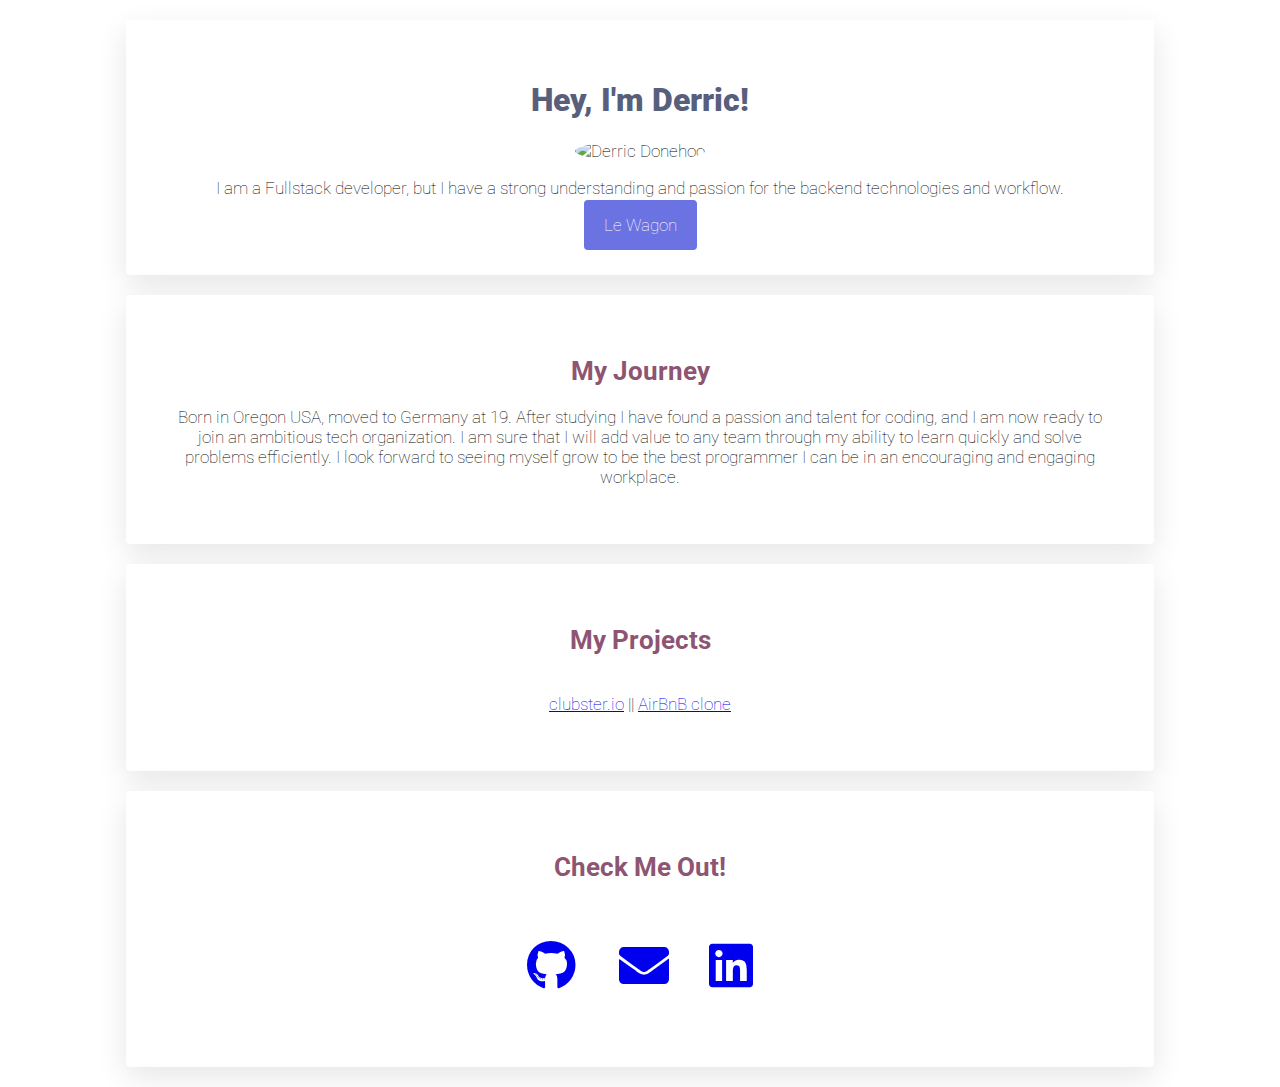
==== index.html @ 8ad54542 "add linked in link" ====
<!DOCTYPE html>
<html lang="en">
<head>
  <link rel="stylesheet" href="https://use.fontawesome.com/releases/v5.6.3/css/all.css">
  <link href="https://fonts.googleapis.com/css?family=Roboto" rel="stylesheet">
  <meta name="viewport" content="width=device-width, initial-scale=1">
  <meta charset="UTF-8">
  <link rel="stylesheet" href="style.css">
  <title>My Profile</title>
</head>
<body>

 <!--  <nav class="navbar-is-transparent">
    <div class="navbar-container">
      <div class="navbar-brand">
        <a class="navbar-item" href="/">
          <i class="fab fa-dyalog"></i>
        </a>
      </div>
      <div id="navMenu" class="navbar-menu is-active">
        <div class="navbar-start"></div>
        <div class="navbar-end">
          <div class="navbar-item">
            <a class="button is-primary is-outlined is-rounded" href="contact.html" id="btn-round-sayhello">
              Say Hello
            </a>
          </div>
        </div>
      </div>
    </div>
  </nav> -->

  <div class="container">
    <h1>Hey, I'm Derric!</h1>
    <img src="images/profile_pic.jpg" alt="Derric Donehoo" width="200px" class="image-circle">
    <p>I am a Fullstack developer, but I have a strong understanding and passion for the backend technologies and workflow.</p>
    <a class="btn-blue" href="https://www.lewagon.com/" target="_blank">Le Wagon</a>
  </div>


  <div class="container">
    <h2>My Journey</h2>
    <p>Born in Oregon USA, moved to Germany at 19. After studying I have found a passion and talent for coding, and I am now ready to join an ambitious tech organization. I am sure that I will add value to any team through my ability to learn quickly and solve problems efficiently. I look forward to seeing myself grow to be the best programmer I can be in an encouraging and engaging workplace. </p>
  </div>

  <div class="container">
    <h2>My Projects</h2>
    <ul>
      <li><a href="https://www.clubster.io/">clubster.io</a></li> ||
      <li><a href="https://airbnb-derric-d.herokuapp.com">AirBnB clone</a></li>
    </ul>
  </div>

  <div class="container">
    <h2>Check Me Out!</h2>
    <ul>
      <li>
        <a href="https://github.com/derric-d" target="_blank" class="social_icon">
          <i class="fab fa-github"></i>
        </a>
      </li>
      <li>
        <a href="mailto:derric.donehoo@gmail.com" target="_blank" class="social_icon">
          <i class="fas fa-envelope"></i>
        </a>
        <li>
          <a href="https://www.linkedin.com/in/derric-d/m" target="_blank" class="social_icon">
            <i class="fab fa-linkedin"></i>
        </a>
      </li>
    </ul>
  </div>

</body>
</html>
---- style.css ----
/*.navbar {
    padding: 1.2rem 0;
    box-shadow: none;
    z-index: auto;
    display: flex;
}

.navbar > .container {
    align-items: stretch;
    display: flex;
    min-height: 3.25rem;
    width: 100%;
    margin: 0 auto;
    position: relative;
}

.navbar-brand, .navbar-tabs {
    align-items: stretch;
    display: flex;
    flex-shrink: 0;
    min-height: 3.25rem;
}

.navbar {
    min-height: 3.25rem;
}

.navbar-start {
    justify-content: flex-start;
    margin-right: auto;
}

.navbar, .navbar-menu, .navbar-start, .navbar-end {
    align-items: stretch;
    display: flex;
    box-shadow: none;
    padding: 0.5rem 0;
    flex-grow: 1;
    flex-shrink: 0;
}

.navbar-end {
    justify-content: flex-end;
    margin-left: auto;
}

.button.is-primary.is-outlined {

    background-color: transparent;
    border-color: #8C43FF;
    color: #8C43FF;

}
.button.is-outlined {

    border-width: 2px;

}
.button.is-rounded {

    border-radius: 290486px;
    padding-left: 1em;
    padding-right: 1em;

}
.button.is-primary {

    background-color: #8C43FF;
    border-color: transparent;
    color: #fff;

}
.button {

    font-family: "europa",sans-serif;

}

.navbar {
    background-color: #fff;
    min-height: 3.25rem;
    position: relative;
    z-index: 30;
}

.navbar-item, .navbar-link {
    align-items: center;
    display: flex;
}

.navbar-item {
    display: block;
    flex-grow: 0;
    flex-shrink: 0;
}

.navbar-item, .navbar-link {
    color: #4a4a4a;
    display: block;
    line-height: 1.5;
    padding: 0.5rem 0.75rem;
    position: relative;
}

* {
  box-sizing: inherit;
}

.container {
    margin: 0 auto;
    position: relative;
}

#btn-round-sayhello {
  border: groove;
  border-radius: 40%
  padding: 5px, 3px;
  text-decoration: none;
}*/

h1 {
  color: #575F7D;
  font-size: 32px;
  font-weight: 900;
}

body {
    background-color: #f2f7f2
    color: #575F7D;
    font-family: 'Roboto', sans-serif;
    font-size: 17px;
    font-weight: lighter;
}

h2 {
  color: #8e5572;
}

ul, .social_icon {
  list-style: none;
  padding-left: 0;
  display: inline-block;
  font-size: 15;
}

i:hover {
  color: rgb(70,70,70);
  transition: all 2s ease;
  font-size: 60px;
}

li {
  display: inline-block;
}

i {
  font-size: 50px;
  padding: 20px;
}

.container {
  width: 75%;
  background-color: white;
  padding: 40px;
  box-shadow: 0px 10px 30px rgba(0,0,0,0.1);
  border-radius: 4px;
  margin: 20px auto;
  text-align: center;
}

.btn-blue {
    background-color: #6B72E1;
    color: white;
    padding: 15px 20px;
    border-radius: 4px;
    text-decoration: none;
}

.image-circle {
  border-radius: 50%;
}

@media (max-width: 960px) {
  /* For a screen < 960px, this CSS will be read */
  .container {
    width: 500px;
    background-color: white;
    padding: 40px;
    box-shadow: 0px 10px 30px rgba(0,0,0,0.1);
    border-radius: 4px;
    margin: 20px auto;
    text-align: center;
  }
}

@media (max-width: 720px) {
  /* For a screen < 960px, this CSS will be read */
  .container {
    width: 500px;
    background-color: white;
    padding: 40px;
    box-shadow: 0px 10px 30px rgba(0,0,0,0.1);
    border-radius: 4px;
    margin: 0 auto;
    text-align: center;
  }
}

@media (max-width: 540px) {
  /* For a screen < 960px, this CSS will be read */
  .container {
    width: 300px;
    background-color: white;
    padding: 40px;
    box-shadow: 0px 10px 30px rgba(0,0,0,0.1);
    border-radius: 4px;
    margin: 0 auto;
    text-align: center;
  }
}
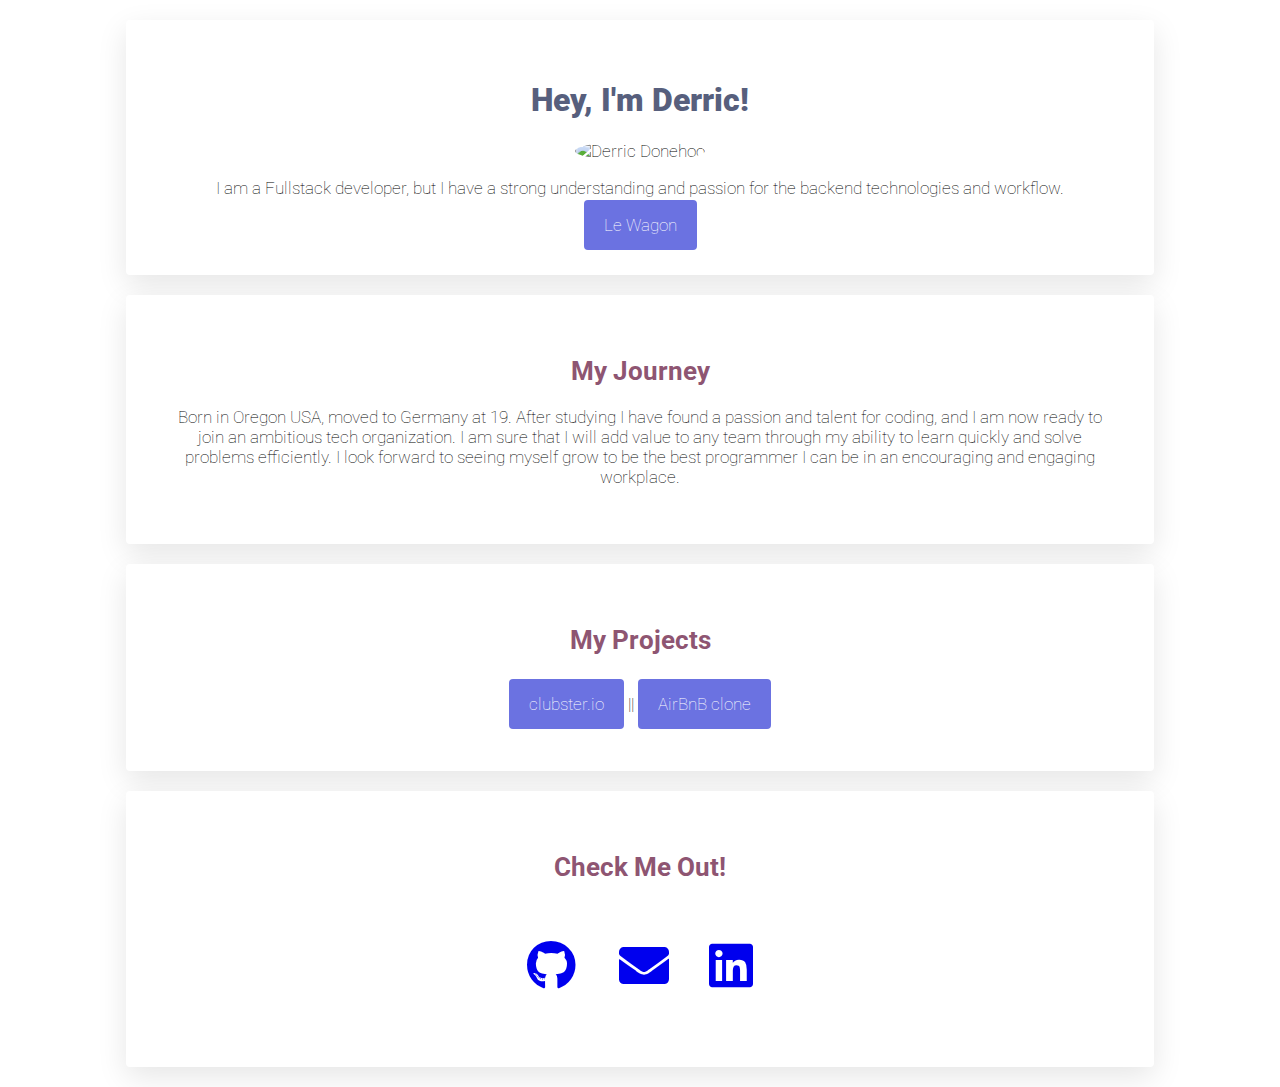
==== commit 686bb6b3: "add buttons" ====
--- a/index.html
+++ b/index.html
@@ -46,8 +46,8 @@
   <div class="container">
     <h2>My Projects</h2>
     <ul>
-      <li><a href="https://www.clubster.io/">clubster.io</a></li> ||
-      <li><a href="https://airbnb-derric-d.herokuapp.com">AirBnB clone</a></li>
+      <li><a class="btn-blue href="https://www.clubster.io/">clubster.io</a></li> ||
+      <li><a class="btn-blue href="https://airbnb-derric-d.herokuapp.com">AirBnB clone</a></li>
     </ul>
   </div>
 
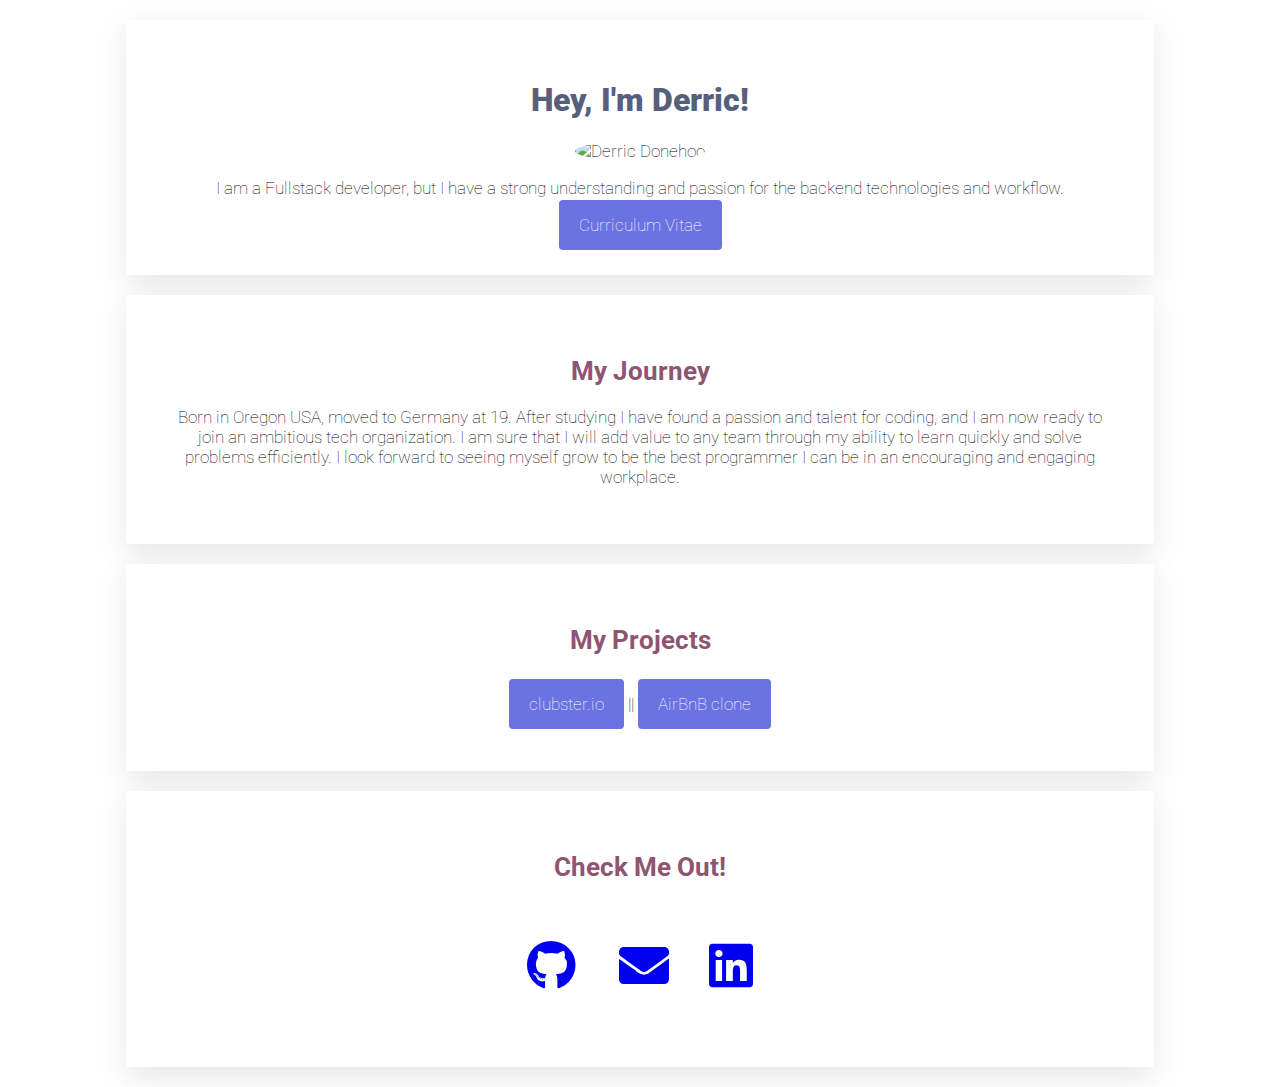
==== commit 238df728: "add cv pdf" ====
--- a/index.html
+++ b/index.html
@@ -34,7 +34,7 @@
     <h1>Hey, I'm Derric!</h1>
     <img src="images/profile_pic.jpg" alt="Derric Donehoo" width="200px" class="image-circle">
     <p>I am a Fullstack developer, but I have a strong understanding and passion for the backend technologies and workflow.</p>
-    <a class="btn-blue" href="https://www.lewagon.com/" target="_blank">Le Wagon</a>
+    <a class="btn-blue" href="derric-d_CV_2019.pdf" target="_blank">Curriculum Vitae</a>
   </div>
 
 
@@ -46,8 +46,8 @@
   <div class="container">
     <h2>My Projects</h2>
     <ul>
-      <li><a class="btn-blue href="https://www.clubster.io/">clubster.io</a></li> ||
-      <li><a class="btn-blue href="https://airbnb-derric-d.herokuapp.com">AirBnB clone</a></li>
+      <li><a class="btn-blue" href="https://www.clubster.io/" target="_blank">clubster.io</a></li> ||
+      <li><a class="btn-blue" href="https://airbnb-derric-d.herokuapp.com" target="_blank">AirBnB clone</a></li>
     </ul>
   </div>
 
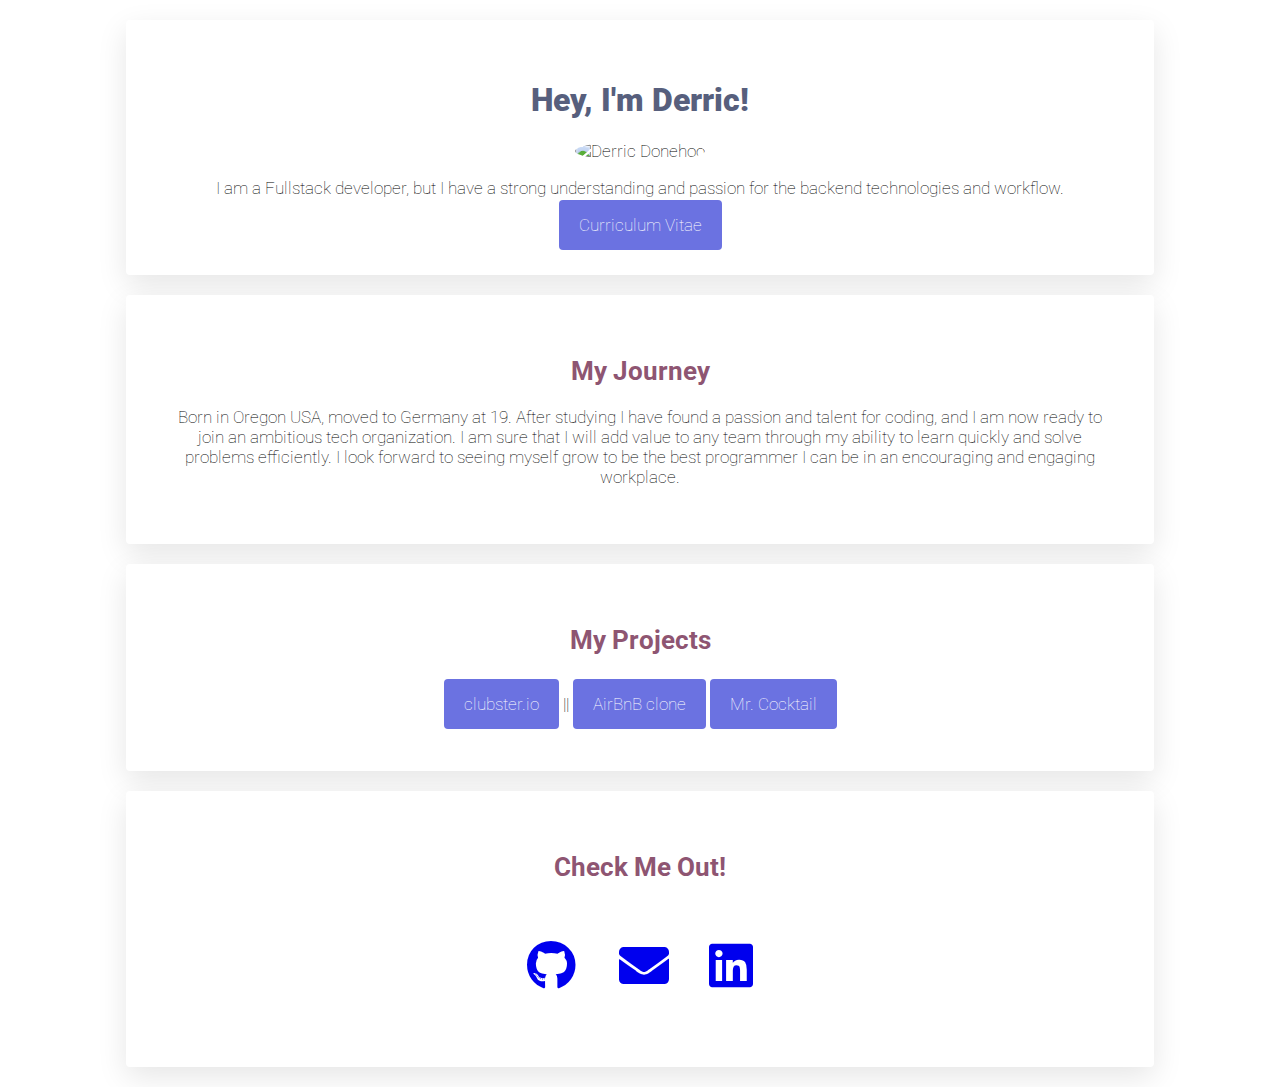
==== commit 64cc41a7: "add mr.cocktail to portfolio" ====
--- a/index.html
+++ b/index.html
@@ -48,6 +48,7 @@
     <ul>
       <li><a class="btn-blue" href="https://www.clubster.io/" target="_blank">clubster.io</a></li> ||
       <li><a class="btn-blue" href="https://airbnb-derric-d.herokuapp.com" target="_blank">AirBnB clone</a></li>
+      <li><a class="btn-blue" href="https://derrics-cocktail-party.herokuapp.com/" target="_blank">Mr. Cocktail</a></li>
     </ul>
   </div>
 
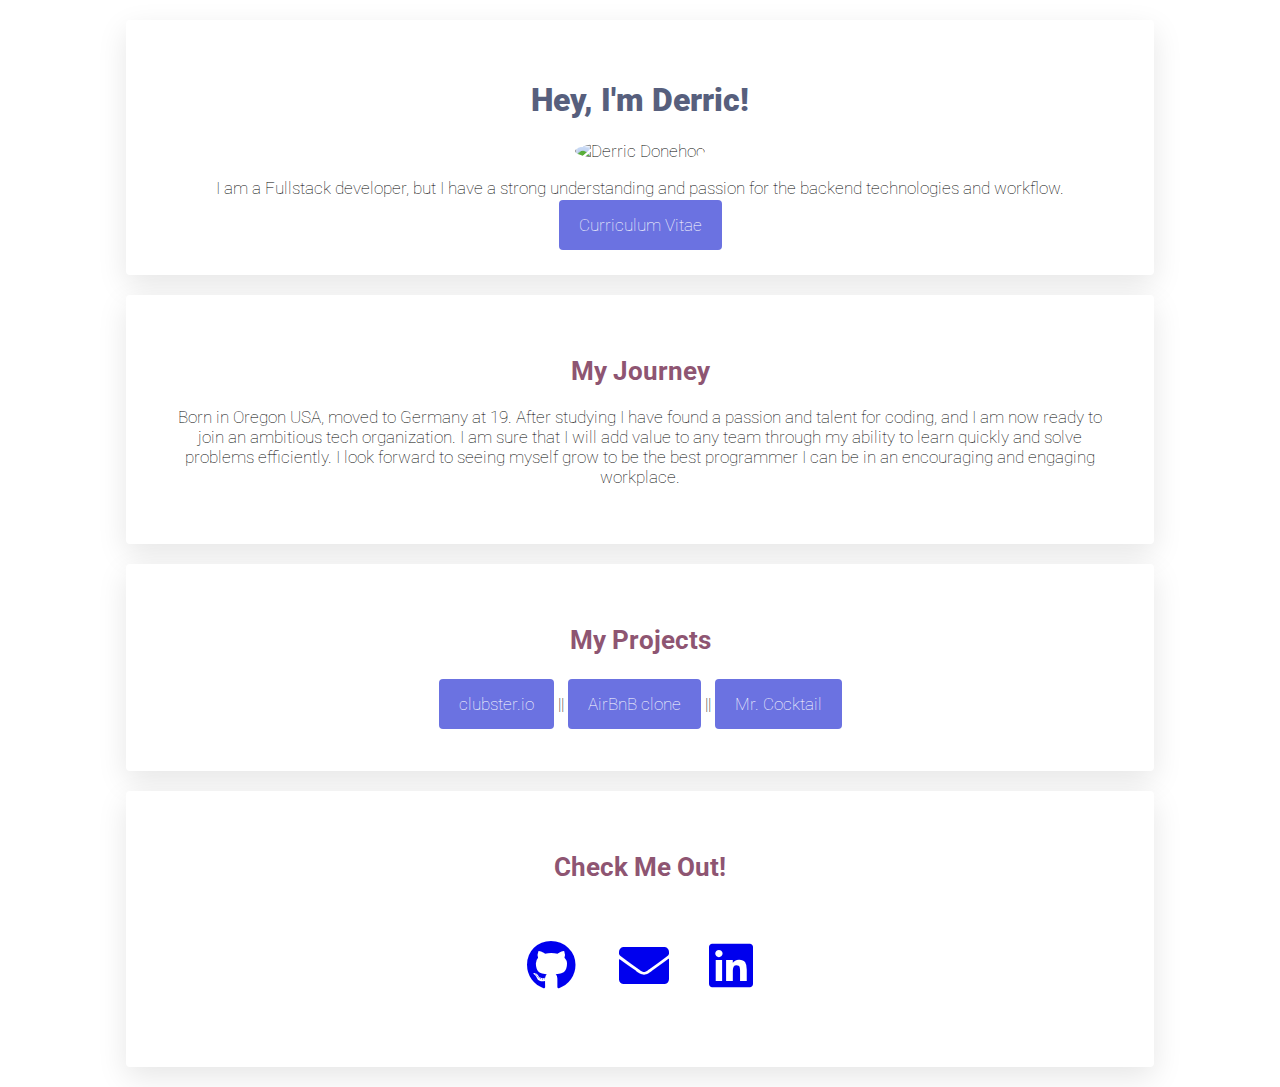
==== commit beeb196b: "add mr.cocktail to portfolio" ====
--- a/index.html
+++ b/index.html
@@ -47,7 +47,7 @@
     <h2>My Projects</h2>
     <ul>
       <li><a class="btn-blue" href="https://www.clubster.io/" target="_blank">clubster.io</a></li> ||
-      <li><a class="btn-blue" href="https://airbnb-derric-d.herokuapp.com" target="_blank">AirBnB clone</a></li>
+      <li><a class="btn-blue" href="https://airbnb-derric-d.herokuapp.com" target="_blank">AirBnB clone</a></li> ||
       <li><a class="btn-blue" href="https://derrics-cocktail-party.herokuapp.com/" target="_blank">Mr. Cocktail</a></li>
     </ul>
   </div>
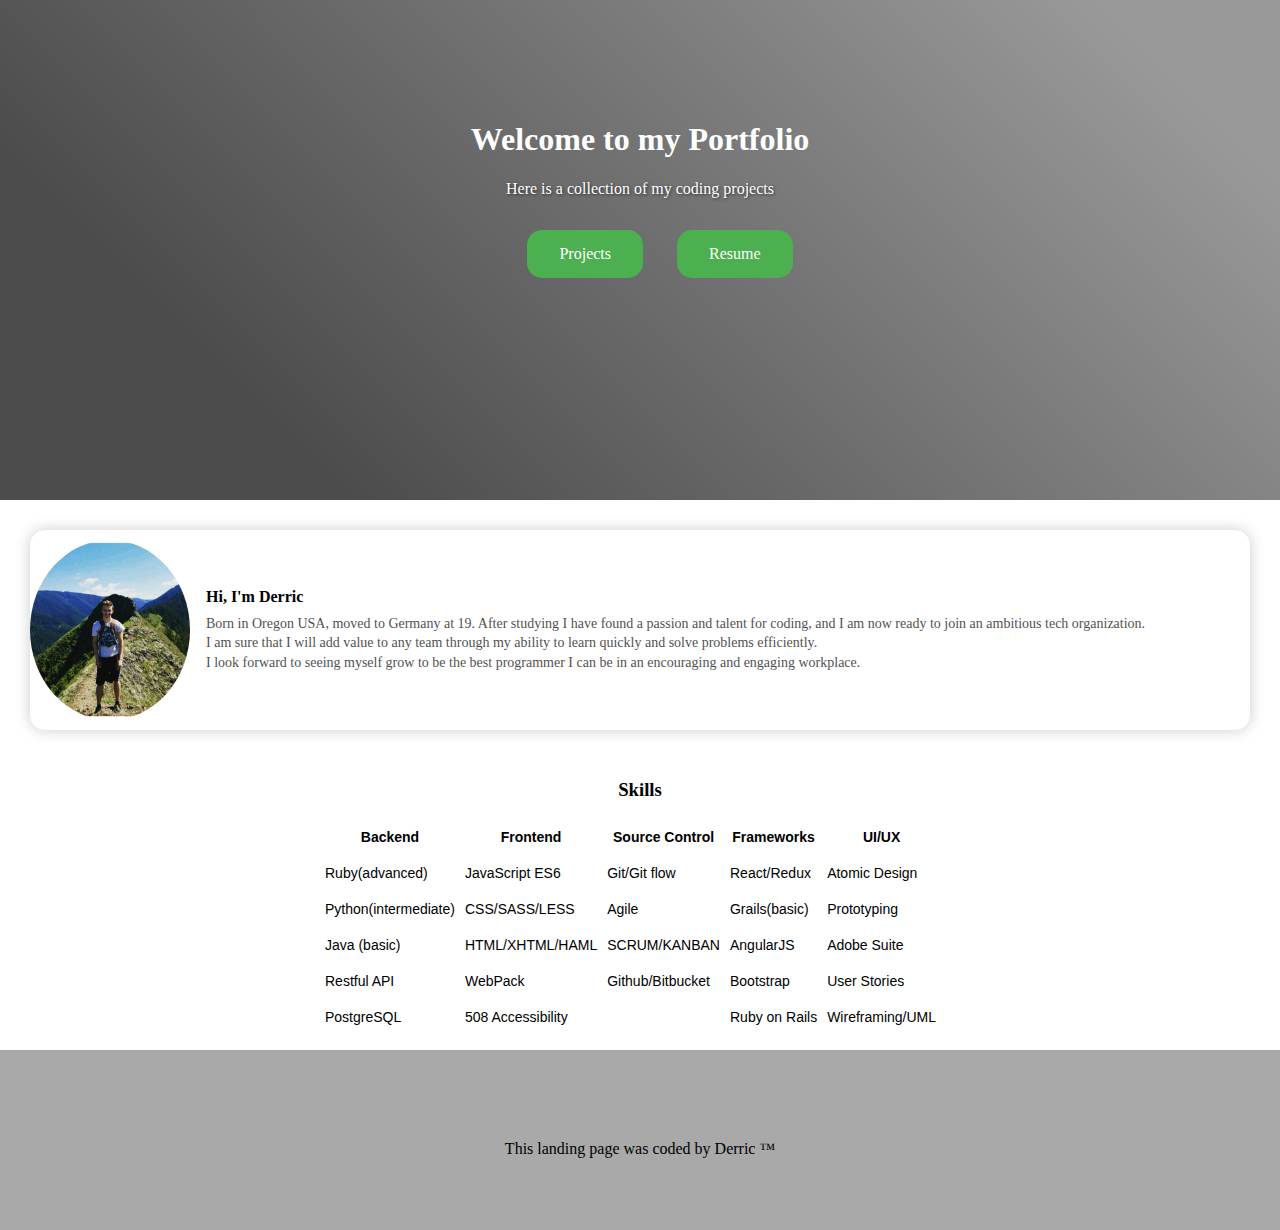
==== commit f3589884: "rebuild website" ====
--- a/index.html
+++ b/index.html
@@ -1,76 +1,122 @@
-<!DOCTYPE html>
-<html lang="en">
-<head>
-  <link rel="stylesheet" href="https://use.fontawesome.com/releases/v5.6.3/css/all.css">
-  <link href="https://fonts.googleapis.com/css?family=Roboto" rel="stylesheet">
-  <meta name="viewport" content="width=device-width, initial-scale=1">
-  <meta charset="UTF-8">
-  <link rel="stylesheet" href="style.css">
-  <title>My Profile</title>
-</head>
-<body>
+  <!DOCTYPE html>
+  <html lang="en">
+  <!--
+      Modified from the Debian original for Ubuntu
+      Last updated: 2014-03-19
+      See: https://launchpad.net/bugs/1288690
+      <meta http-equiv="Content-Type" content="text/html" />
+      <meta />
+      <meta name="viewport" />
+    --><head>
+      <meta charset="UTF-8">
 
- <!--  <nav class="navbar-is-transparent">
-    <div class="navbar-container">
-      <div class="navbar-brand">
-        <a class="navbar-item" href="/">
-          <i class="fab fa-dyalog"></i>
-        </a>
-      </div>
-      <div id="navMenu" class="navbar-menu is-active">
-        <div class="navbar-start"></div>
-        <div class="navbar-end">
-          <div class="navbar-item">
-            <a class="button is-primary is-outlined is-rounded" href="contact.html" id="btn-round-sayhello">
-              Say Hello
-            </a>
-          </div>
-        </div>
+
+      <link href="style.css" rel="stylesheet">
+      <link rel="stylesheet" href="https://cdnjs.cloudflare.com/ajax/libs/font-awesome/4.7.0/css/font-awesome.min.css">
+
+      <title>Derric's Landing Page</title>
+    </head>
+    <body cz-shortcut-listen="true">
+      <div class="banner-content" style="background-image: linear-gradient(45deg, rgba(0,0,0,0.7) 20%, rgba(0,0,0,0.4) 90%), url('https://images.unsplash.com/photo-1533709752211-118fcaf03312?ixlib=rb-1.2.1&amp;ixid=eyJhcHBfaWQiOjEyMDd9&amp;auto=format&amp;fit=crop&amp;w=900&amp;q=60')">
+        <div class="container">
+          <h1 id="banner-title">Welcome to my Portfolio</h1>
+          <p>Here is a collection of my coding projects</p>
+          <span id="resume-btn">
+            <ul id="btn-list">
+              <li class="btn-list">
+               <a href="projects.html" class="btn-lewagon" target="_blank">Projects</a>
+             </li>
+             <li class="btn-list">
+              <a href="derric_cv.pdf" class="btn-lewagon" target="_blank">Resume</a>
+            </li>
+          </ul>
+        </span>
       </div>
     </div>
-  </nav> -->
+    <!-- self summary  -->
 
-  <div class="container">
-    <h1>Hey, I'm Derric!</h1>
-    <img src="images/profile_pic.jpg" alt="Derric Donehoo" width="200px" class="image-circle">
-    <p>I am a Fullstack developer, but I have a strong understanding and passion for the backend technologies and workflow.</p>
-    <a class="btn-blue" href="derric-d_CV_2019.pdf" target="_blank">Curriculum Vitae</a>
-  </div>
+    <div class="card-product">
+      <img src="profpic.jpg" alt="profile picture">
+      <div class="card-product-infos">
+        <h2>Hi, I'm Derric</h2>
+        <p class="summary">Born in Oregon USA, moved to Germany at 19. After studying I have found a passion and talent for coding, and I am now ready to join an ambitious tech organization. <br>I am sure that I will add value to any team through my ability to learn quickly and solve problems efficiently.<br> I look forward to seeing myself grow to be the best programmer I can be in an encouraging and engaging workplace. </p>
+      </div>
+    </div>
 
+    <!-- skills table -->
 
-  <div class="container">
-    <h2>My Journey</h2>
-    <p>Born in Oregon USA, moved to Germany at 19. After studying I have found a passion and talent for coding, and I am now ready to join an ambitious tech organization. I am sure that I will add value to any team through my ability to learn quickly and solve problems efficiently. I look forward to seeing myself grow to be the best programmer I can be in an encouraging and engaging workplace. </p>
-  </div>
+    <div id="skills-tab">
+      <span> <h3 id="skillhead"><b>Skills</b></h3></span>
+      <table class="tg">
+        <tbody><tr>
+          <th class="tg-0lax"><span style="font-weight:bold">Backend</span></th>
+          <th class="tg-0lax"><span style="font-weight:bold">Frontend</span></th>
+          <th class="tg-0lax"><span style="font-weight:bold">Source Control</span></th>
+          <th class="tg-0lax"><span style="font-weight:bold">Frameworks</span></th>
+          <th class="tg-0lax"><span style="font-weight:bold">UI/UX</span></th>
+        </tr>
+        <tr>
+          <td class="tg-0lax">Ruby(advanced)</td>
+          <td class="tg-0lax">JavaScript ES6<br></td>
+          <td class="tg-0lax">Git/Git flow</td>
+          <td class="tg-0lax">React/Redux</td>
+          <td class="tg-0lax">Atomic Design</td>
+        </tr>
+        <tr>
+          <td class="tg-0lax">Python(intermediate)</td>
+          <td class="tg-0lax">CSS/SASS/LESS</td>
+          <td class="tg-0lax">Agile</td>
+          <td class="tg-0lax">Grails(basic)</td>
+          <td class="tg-0lax">Prototyping</td>
+        </tr>
+        <tr>
+          <td class="tg-0lax">Java (basic)</td>
+          <td class="tg-0lax">HTML/XHTML/HAML</td>
+          <td class="tg-0lax">SCRUM/KANBAN</td>
+          <td class="tg-0lax">AngularJS</td>
+          <td class="tg-0lax">Adobe Suite</td>
+        </tr>
+        <tr>
+          <td class="tg-0lax">Restful API</td>
+          <td class="tg-0lax">WebPack</td>
+          <td class="tg-0lax">Github/Bitbucket<br></td>
+          <td class="tg-0lax">Bootstrap</td>
+          <td class="tg-0lax">User Stories</td>
+        </tr>
+        <tr>
+          <td class="tg-0lax">PostgreSQL</td>
+          <td class="tg-0lax">508 Accessibility<br></td>
+          <td class="tg-0lax"></td>
+          <td class="tg-0lax">Ruby on Rails</td>
+          <td class="tg-0lax">Wireframing/UML</td>
+        </tr>
+      </tbody></table>
+    </div>
 
-  <div class="container">
-    <h2>My Projects</h2>
-    <ul>
-      <li><a class="btn-blue" href="https://www.clubster.io/" target="_blank">clubster.io</a></li> ||
-      <li><a class="btn-blue" href="https://airbnb-derric-d.herokuapp.com" target="_blank">AirBnB clone</a></li> ||
-      <li><a class="btn-blue" href="https://derrics-cocktail-party.herokuapp.com/" target="_blank">Mr. Cocktail</a></li>
-    </ul>
-  </div>
-
-  <div class="container">
-    <h2>Check Me Out!</h2>
-    <ul>
-      <li>
-        <a href="https://github.com/derric-d" target="_blank" class="social_icon">
-          <i class="fab fa-github"></i>
-        </a>
-      </li>
-      <li>
-        <a href="mailto:derric.donehoo@gmail.com" target="_blank" class="social_icon">
-          <i class="fas fa-envelope"></i>
-        </a>
+    <!-- code a footer -->
+    <div class="footer-content">
+      <ul>
+        <li>
+          <a href="https://github.com/derric-d" target="_blank" class="social_icon">
+            <i class="fab fa-github"></i>
+          </a>
+        </li>
+        <li>
+          <a href="mailto:derric.donehoo@gmail.com" target="_blank" class="social_icon">
+            <i class="fas fa-envelope"></i>
+          </a>
+        </li>
         <li>
           <a href="https://www.linkedin.com/in/derric-d/m" target="_blank" class="social_icon">
             <i class="fab fa-linkedin"></i>
-        </a>
-      </li>
-    </ul>
-  </div>
+          </a>
+        </li>
+      </ul>
+      <p>This landing page was coded by Derric ™</p>
+    </div>
 
-</body>
-</html>
+
+
+
+  </body>
+  </html>
--- a/style.css
+++ b/style.css
@@ -1,222 +1,311 @@
-/*.navbar {
-    padding: 1.2rem 0;
-    box-shadow: none;
-    z-index: auto;
-    display: flex;
-}
-
-.navbar > .container {
-    align-items: stretch;
-    display: flex;
-    min-height: 3.25rem;
+/*misc*/
+body {
+    margin: 0;
+    font-family: Poppins;
+}
+#gitproj {
+  color:black;
+}
+/*Card*/
+/*
+.card-product {
+    margin-top: 30px;
+    margin-bottom: 30px;
+    height: 200px;
+    margin-left: 30px;
+    margin-right: 30px;
+    border-radius: 15px;
+}
+#card-product-img {
+    width: 145px;
+    border-radius: 50%;
+}
+.card-product img {
+    height: 100%;
+    object-fit: cover;
+}
+.card-product .card-product-infos {
+    padding: 16px;
+}
+
+.card-product p {
+
+    font-size: 14px;
+    line-height: 1.4;
+    opacity: .7;
+    margin-bottom: 0;
+    margin-top: 8px;
+    color: black;
+
+}
+*/
+.card-product {
+  overflow: hidden;
+  /*height: 120px;*/
+  background: white;
+  box-shadow: 0 0 15px rgba(0,0,0,0.2);
+  display: flex;
+  align-items: center;
+
+  margin-top: 30px;
+  margin-bottom: 30px;
+  height: 200px;
+  margin-left: 30px;
+  margin-right: 30px;
+  border-radius: 15px;
+}
+
+.card-product img {
+  height: 90%;
+  width: 160px;
+  object-fit: cover;
+  border-radius: 50%;
+}
+#card-product-img {
+  height: 200px;
+  width: 160px;
+  object-fit: cover;
+  border-radius: 20px;
+  margin: 15px 5px;
+}
+
+.card-product h2 {
+  font-size: 16px;
+  font-weight: bold;
+  margin: 0;
+  color:black;
+}
+
+.card-product p {
+
+    font-size: 14px;
+    line-height: 1.4;
+    opacity: .7;
+    margin-bottom: 0;
+    margin-top: 8px;
+    color: black;
+}
+
+.card-product .card-product-infos {
+  padding: 16px;
+}
+
+
+/*BANNER*/
+.banner-content {
+    color: white;
+    padding: 100px;
+    background-size: cover;
+    background-position: center;
+    height: 300px;
+}
+.container {
+    width: 90%;
+    margin: 0 auto;
+}
+h1, h2, h3, h4 {
+    font-family: Poppins;
+    color: white;
+}
+.banner-content p {
+    text-shadow: 1px 1px 3px rgba(0,0,0,0.6);
+    text-align: center;
+}
+span {
+    display: table;
+    margin: 0 auto;
+}
+ul li {
+    display: inline-block;
+    list-style: none;
+}
+.btn-list {
+  margin: 0 15px;
+  background-color: #4CAF50; /* Green */
+  border: none;
+  color: white;
+  padding: 15px 32px;
+  text-align: center;
+  text-decoration: none;
+  display: inline-block;
+  font-size: 16px;
+  border-radius: 15px;
+  text-decoration: none;
+  text-decoration-color: white;
+}
+
+.summary {
+
+    text-align: left;
+
+}
+#skills-tab {
+
+    width: 50%;
+    margin: 0 auto;
+    padding-bottom: 15px;
+
+}
+.tg {
+
+    border-collapse: collapse;
+    border-spacing: 0;
+
+}
+.tg th {
+
+    font-family: Arial, sans-serif;
+    font-size: 14px;
+    font-weight: normal;
+    padding: 10px 5px;
+    border-style: none;
+    border-width: 0px;
+    overflow: hidden;
+    word-break: normal;
+    border-color: black;
+
+}
+.tg .tg-0lax {
+
+    text-align: left;
+    vertical-align: top;
+
+}
+.tg td {
+
+    font-family: Arial, sans-serif;
+    font-size: 14px;
+    padding: 10px 5px;
+    border-style: none;
+    border-width: 0px;
+    overflow: hidden;
+    word-break: normal;
+    border-color: black;
+
+}
+#skillhead {
+  color:black;
+
+}
+#banner-title {
+  text-align:center;
+}
+.footer-content {
+    background-color: darkgrey;
+    height: 100px;
+    padding: 40px;
+    text-align: center;
+}
+body {
+
+    font-family: Open Sans;
+
+}
+a {
+    color:white;
+    text-decoration: none;
+}
+/*NAV*/
+ .left-menu {
+    grid-column: 1;
+    align-self: center;
+  }
+
+  .logo {
+    grid-column: 2;
+    font-size: 40px;
+    padding: 1rem;
+  }
+  .nav-container {
     width: 100%;
+    background: black;
+  }
+  nav {
+    max-width: 1720px;
     margin: 0 auto;
-    position: relative;
-}
-
-.navbar-brand, .navbar-tabs {
-    align-items: stretch;
-    display: flex;
-    flex-shrink: 0;
-    min-height: 3.25rem;
-}
-
-.navbar {
-    min-height: 3.25rem;
-}
-
-.navbar-start {
-    justify-content: flex-start;
-    margin-right: auto;
-}
-
-.navbar, .navbar-menu, .navbar-start, .navbar-end {
-    align-items: stretch;
-    display: flex;
-    box-shadow: none;
-    padding: 0.5rem 0;
-    flex-grow: 1;
-    flex-shrink: 0;
-}
-
-.navbar-end {
-    justify-content: flex-end;
-    margin-left: auto;
-}
-
-.button.is-primary.is-outlined {
-
-    background-color: transparent;
-    border-color: #8C43FF;
-    color: #8C43FF;
-
-}
-.button.is-outlined {
-
-    border-width: 2px;
-
-}
-.button.is-rounded {
-
-    border-radius: 290486px;
-    padding-left: 1em;
-    padding-right: 1em;
-
-}
-.button.is-primary {
-
-    background-color: #8C43FF;
-    border-color: transparent;
-    color: #fff;
-
-}
-.button {
-
-    font-family: "europa",sans-serif;
-
-}
-
-.navbar {
-    background-color: #fff;
-    min-height: 3.25rem;
-    position: relative;
-    z-index: 30;
-}
-
-.navbar-item, .navbar-link {
-    align-items: center;
-    display: flex;
-}
-
-.navbar-item {
-    display: block;
-    flex-grow: 0;
-    flex-shrink: 0;
-}
-
-.navbar-item, .navbar-link {
-    color: #4a4a4a;
-    display: block;
-    line-height: 1.5;
-    padding: 0.5rem 0.75rem;
-    position: relative;
-}
-
-* {
-  box-sizing: inherit;
-}
-
-.container {
-    margin: 0 auto;
-    position: relative;
-}
-
-#btn-round-sayhello {
-  border: groove;
-  border-radius: 40%
-  padding: 5px, 3px;
-  text-decoration: none;
-}*/
-
-h1 {
-  color: #575F7D;
-  font-size: 32px;
-  font-weight: 900;
-}
-
-body {
-    background-color: #f2f7f2
-    color: #575F7D;
-    font-family: 'Roboto', sans-serif;
-    font-size: 17px;
-    font-weight: lighter;
-}
-
-h2 {
-  color: #8e5572;
-}
-
-ul, .social_icon {
-  list-style: none;
-  padding-left: 0;
-  display: inline-block;
-  font-size: 15;
-}
-
-i:hover {
-  color: rgb(70,70,70);
-  transition: all 2s ease;
-  font-size: 60px;
-}
-
-li {
-  display: inline-block;
-}
-
-i {
-  font-size: 50px;
-  padding: 20px;
-}
-
-.container {
-  width: 75%;
-  background-color: white;
-  padding: 40px;
-  box-shadow: 0px 10px 30px rgba(0,0,0,0.1);
-  border-radius: 4px;
-  margin: 20px auto;
-  text-align: center;
-}
-
-.btn-blue {
-    background-color: #6B72E1;
+    display: grid;
+    grid-template-columns: 1fr auto 1fr;
+  }
+   nav a {
     color: white;
-    padding: 15px 20px;
-    border-radius: 4px;
     text-decoration: none;
-}
-
-.image-circle {
-  border-radius: 50%;
-}
-
-@media (max-width: 960px) {
-  /* For a screen < 960px, this CSS will be read */
-  .container {
-    width: 500px;
-    background-color: white;
-    padding: 40px;
-    box-shadow: 0px 10px 30px rgba(0,0,0,0.1);
-    border-radius: 4px;
-    margin: 20px auto;
-    text-align: center;
-  }
-}
-
-@media (max-width: 720px) {
-  /* For a screen < 960px, this CSS will be read */
-  .container {
-    width: 500px;
-    background-color: white;
-    padding: 40px;
-    box-shadow: 0px 10px 30px rgba(0,0,0,0.1);
-    border-radius: 4px;
-    margin: 0 auto;
-    text-align: center;
-  }
-}
-
-@media (max-width: 540px) {
-  /* For a screen < 960px, this CSS will be read */
-  .container {
-    width: 300px;
-    background-color: white;
-    padding: 40px;
-    box-shadow: 0px 10px 30px rgba(0,0,0,0.1);
-    border-radius: 4px;
-    margin: 0 auto;
-    text-align: center;
-  }
-}
-
-
+    text-transform: uppercase;
+    font-family: 'Oswald', sans-serif;
+
+    transition: .3s all ease-in-out;
+  }
+  nav a:hover {
+    opacity: .7;
+  }
+  .left-menu a {
+    padding: 10px 0;
+    margin-left: 15px;
+    font-size: 14px;
+    font-weight: 300;
+    letter-spacing: 0.5px;
+  }
+  #nav-toggle, .burger-menu {
+    display: none;
+  }
+  @media only screen and (max-width: 1025px) {
+    .burger-menu {
+      display: inline-block;
+    }
+
+    .left-menu {
+      display: none;
+    }
+    #nav-toggle:checked ~ .left-menu {
+      display: grid;
+      grid-row: 2;
+    }
+  }
+  .burger-menu {
+    width: 40px;
+    grid-column: 1;
+    align-self: center;
+    margin-left: 20px;
+  }
+  i {
+    justify-content: space-between;
+    margin: 10px;
+  }
+
+
+
+
+
+
+
+
+
+
+
+
+
+
+
+
+
+
+
+
+
+
+
+
+
+
+
+
+
+
+
+
+
+
+
+
+
+
+
